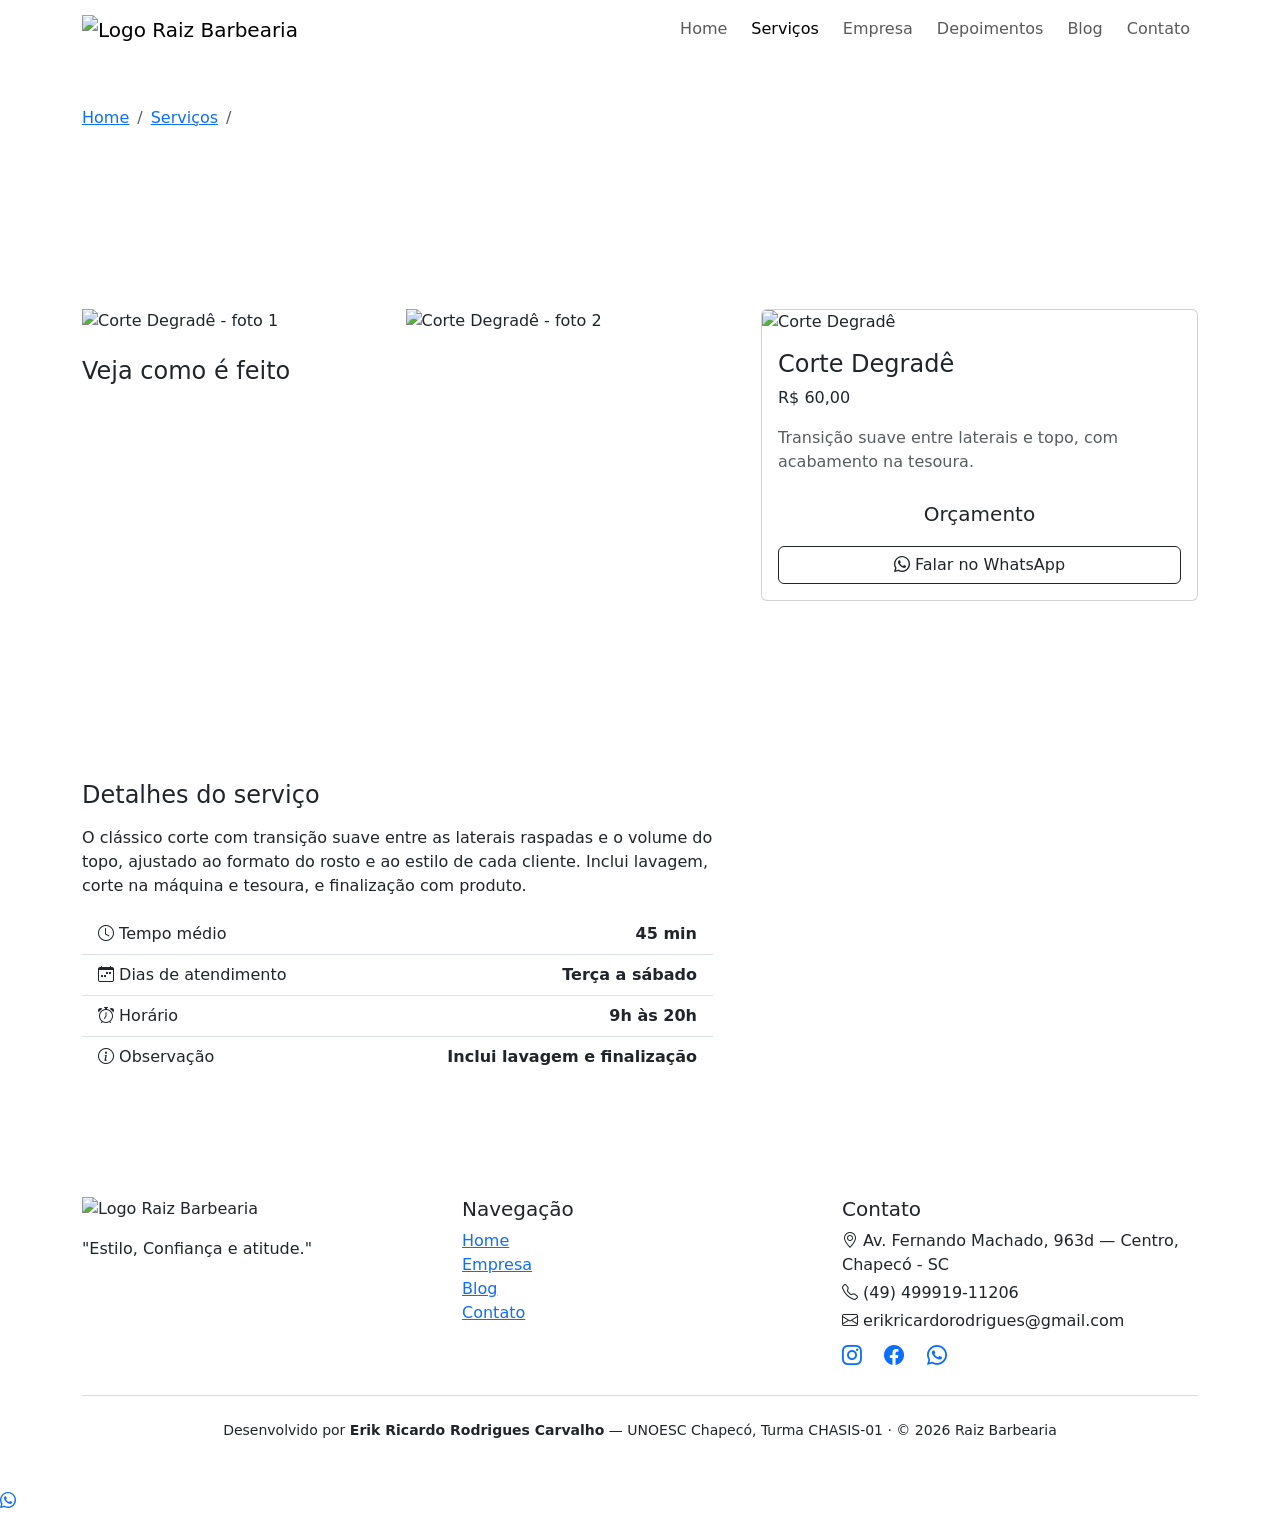
==== servico1.html @ 78dd8cb5 "Add files via upload" ====
<!DOCTYPE html>
<html lang="pt-BR">
<head>
<meta charset="UTF-8">
<meta name="viewport" content="width=device-width, initial-scale=1.0">
<title>Corte Degradê | Raiz Barbearia</title>

<link href="https://cdn.jsdelivr.net/npm/bootstrap@5.3.3/dist/css/bootstrap.min.css" rel="stylesheet">
<link rel="stylesheet" href="https://cdn.jsdelivr.net/npm/bootstrap-icons@1.11.3/font/bootstrap-icons.css">
<link rel="preconnect" href="https://fonts.googleapis.com">
<link href="https://fonts.googleapis.com/css2?family=Bebas+Neue&family=Jost:wght@400;500;600&display=swap" rel="stylesheet">
<link rel="stylesheet" href="css/style.css">
</head>
<body>

<!-- NAVBAR -->
<nav class="navbar navbar-expand-lg navbar-raiz sticky-top py-2">
  <div class="container">
    <a class="navbar-brand" href="index.html">
      <img src="img/image3.png" alt="Logo Raiz Barbearia">
    </a>
    <button class="navbar-toggler" type="button" data-bs-toggle="collapse" data-bs-target="#navMenu">
      <span class="navbar-toggler-icon"></span>
    </button>
    <div class="collapse navbar-collapse" id="navMenu">
      <ul class="navbar-nav ms-auto text-center gap-2">
        <li class="nav-item"><a class="nav-link" href="index.html#home">Home</a></li>
        <li class="nav-item"><a class="nav-link active" href="index.html#servicos">Serviços</a></li>
        <li class="nav-item"><a class="nav-link" href="empresa.html">Empresa</a></li>
        <li class="nav-item"><a class="nav-link" href="index.html#depoimentos">Depoimentos</a></li>
        <li class="nav-item"><a class="nav-link" href="blog.html">Blog</a></li>
        <li class="nav-item"><a class="nav-link" href="contato.html">Contato</a></li>
      </ul>
    </div>
  </div>
</nav>

<!-- HERO DO SERVIÇO -->
<div class="service-hero py-5">
  <div class="container">
    <nav aria-label="breadcrumb">
      <ol class="breadcrumb mb-2">
        <li class="breadcrumb-item"><a href="index.html" class="text-gold">Home</a></li>
        <li class="breadcrumb-item"><a href="index.html#servicos" class="text-gold">Serviços</a></li>
        <li class="breadcrumb-item active text-white" aria-current="page">Corte Degradê</li>
      </ol>
    </nav>
    <h1 class="text-white brand-font display-4">Corte Degradê</h1>
  </div>
</div>

<section class="py-5">
  <div class="container">
    <div class="row g-5">

      <!-- Fotos e vídeo -->
      <div class="col-lg-7">
        <div class="row g-3 mb-4">
          <div class="col-6">
            <img src="img/image7.jpeg" class="detail-thumb" alt="Corte Degradê - foto 1">
          </div>
          <div class="col-6">
            <img src="img/image14.jpeg" class="detail-thumb" alt="Corte Degradê - foto 2">
          </div>
        </div>

        <h2 class="h4 mb-3">Veja como é feito</h2>
        <div class="ratio ratio-16x9 ratio-video mb-4">
          <iframe src="https://www.youtube.com/embed/cRPNAFwGVEU" title="Vídeo sobre Corte Degradê" allowfullscreen></iframe>
        </div>

        <h2 class="h4 mb-3">Detalhes do serviço</h2>
        <p>O clássico corte com transição suave entre as laterais raspadas e o volume do topo, ajustado ao formato do rosto e ao estilo de cada cliente. Inclui lavagem, corte na máquina e tesoura, e finalização com produto.</p>
        <ul class="list-group list-group-flush mb-4">
          <li class="list-group-item d-flex justify-content-between"><span><i class="bi bi-clock text-navy"></i> Tempo médio</span> <strong>45 min</strong></li>
          <li class="list-group-item d-flex justify-content-between"><span><i class="bi bi-calendar-week"></i> Dias de atendimento</span> <strong>Terça a sábado</strong></li>
          <li class="list-group-item d-flex justify-content-between"><span><i class="bi bi-alarm"></i> Horário</span> <strong>9h às 20h</strong></li>
          <li class="list-group-item d-flex justify-content-between"><span><i class="bi bi-info-circle"></i> Observação</span> <strong>Inclui lavagem e finalização</strong></li>
        </ul>
      </div>

      <!-- Card lateral -->
      <div class="col-lg-5">
        <div class="card card-service">
          <img src="img/image7.jpeg" class="card-img-top" alt="Corte Degradê">
          <div class="card-body">
            <h3 class="h4">Corte Degradê</h3>
            <p class="price-tag mb-3">R$ 60,00</p>
            <p class="text-muted">Transição suave entre laterais e topo, com acabamento na tesoura.</p>
            <div class="d-grid gap-2">
              <a href="#" class="btn btn-gold btn-lg" data-bs-toggle="modal" data-bs-target="#orcamentoModal">Orçamento</a>
              <a href="https://wa.me/5549999911206" target="_blank" class="btn btn-outline-dark"><i class="bi bi-whatsapp"></i> Falar no WhatsApp</a>
            </div>
          </div>
        </div>
      </div>

    </div>
  </div>
</section>

<!-- MODAL ORÇAMENTO -->
<div class="modal fade" id="orcamentoModal" tabindex="-1" aria-labelledby="orcamentoModalLabel" aria-hidden="true">
  <div class="modal-dialog modal-lg modal-dialog-centered">
    <div class="modal-content">
      <div class="modal-header bg-navy">
        <h5 class="modal-title text-gold" id="orcamentoModalLabel">Solicitar orçamento — Corte Degradê</h5>
        <button type="button" class="btn-close btn-close-white" data-bs-dismiss="modal" aria-label="Fechar"></button>
      </div>
      <div class="modal-body">
        <form onsubmit="return false;">
          <div class="row g-3">
            <div class="col-md-6">
              <label class="form-label">Nome</label>
              <input type="text" class="form-control" placeholder="Seu nome completo" required>
            </div>
            <div class="col-md-6">
              <label class="form-label">E-mail</label>
              <input type="email" class="form-control" placeholder="voce@email.com" required>
            </div>
            <div class="col-md-6">
              <label class="form-label">Telefone</label>
              <input type="tel" class="form-control" placeholder="(49) 99999-9999" required>
            </div>
            <div class="col-md-6">
              <label class="form-label">Endereço</label>
              <input type="text" class="form-control" placeholder="Rua e número">
            </div>
            <div class="col-md-5">
              <label class="form-label">Cidade</label>
              <input type="text" class="form-control" placeholder="Chapecó">
            </div>
            <div class="col-md-3">
              <label class="form-label">UF</label>
              <input type="text" class="form-control" maxlength="2" placeholder="SC">
            </div>
            <div class="col-md-4">
              <label class="form-label">Data desejada</label>
              <input type="date" class="form-control">
            </div>
            <div class="col-12">
              <label class="form-label">Observações</label>
              <textarea class="form-control" rows="3" placeholder="Conte um pouco do que você procura"></textarea>
            </div>
          </div>
        </form>
      </div>
      <div class="modal-footer">
        <button type="button" class="btn btn-outline-secondary" data-bs-dismiss="modal">Cancelar</button>
        <button type="button" class="btn btn-gold" data-bs-dismiss="modal">Enviar solicitação</button>
      </div>
    </div>
  </div>
</div>

<!-- FOOTER -->
<footer class="site-footer py-5">
  <div class="container">
    <div class="row g-4">
      <div class="col-md-4">
        <img src="img/image1.png" alt="Logo Raiz Barbearia" style="height:70px;">
        <p class="mt-3 mb-0">"Estilo, Confiança e atitude."</p>
      </div>
      <div class="col-md-4">
        <h5 class="text-gold">Navegação</h5>
        <ul class="list-unstyled">
          <li><a href="index.html">Home</a></li>
          <li><a href="empresa.html">Empresa</a></li>
          <li><a href="blog.html">Blog</a></li>
          <li><a href="contato.html">Contato</a></li>
        </ul>
      </div>
      <div class="col-md-4">
        <h5 class="text-gold">Contato</h5>
        <p class="mb-1"><i class="bi bi-geo-alt"></i> Av. Fernando Machado, 963d — Centro, Chapecó - SC</p>
        <p class="mb-1"><i class="bi bi-telephone"></i> (49) 499919-11206</p>
        <p class="mb-1"><i class="bi bi-envelope"></i> erikricardorodrigues@gmail.com</p>
        <div class="mt-2 fs-5">
          <a href="#" class="me-3"><i class="bi bi-instagram"></i></a>
          <a href="#" class="me-3"><i class="bi bi-facebook"></i></a>
          <a href="https://wa.me/5549999911206" target="_blank"><i class="bi bi-whatsapp"></i></a>
        </div>
      </div>
    </div>
    <hr class="border-secondary my-4">
    <p class="text-center mb-0 small">Desenvolvido por <strong>Erik Ricardo Rodrigues Carvalho</strong> — UNOESC Chapecó, Turma CHASIS-01 &middot; &copy; 2026 Raiz Barbearia</p>
  </div>
</footer>

<a href="https://wa.me/5549999911206" target="_blank" class="whatsapp-float"><i class="bi bi-whatsapp"></i></a>

<script src="https://cdn.jsdelivr.net/npm/bootstrap@5.3.3/dist/js/bootstrap.bundle.min.js"></script>
</body>
</html>
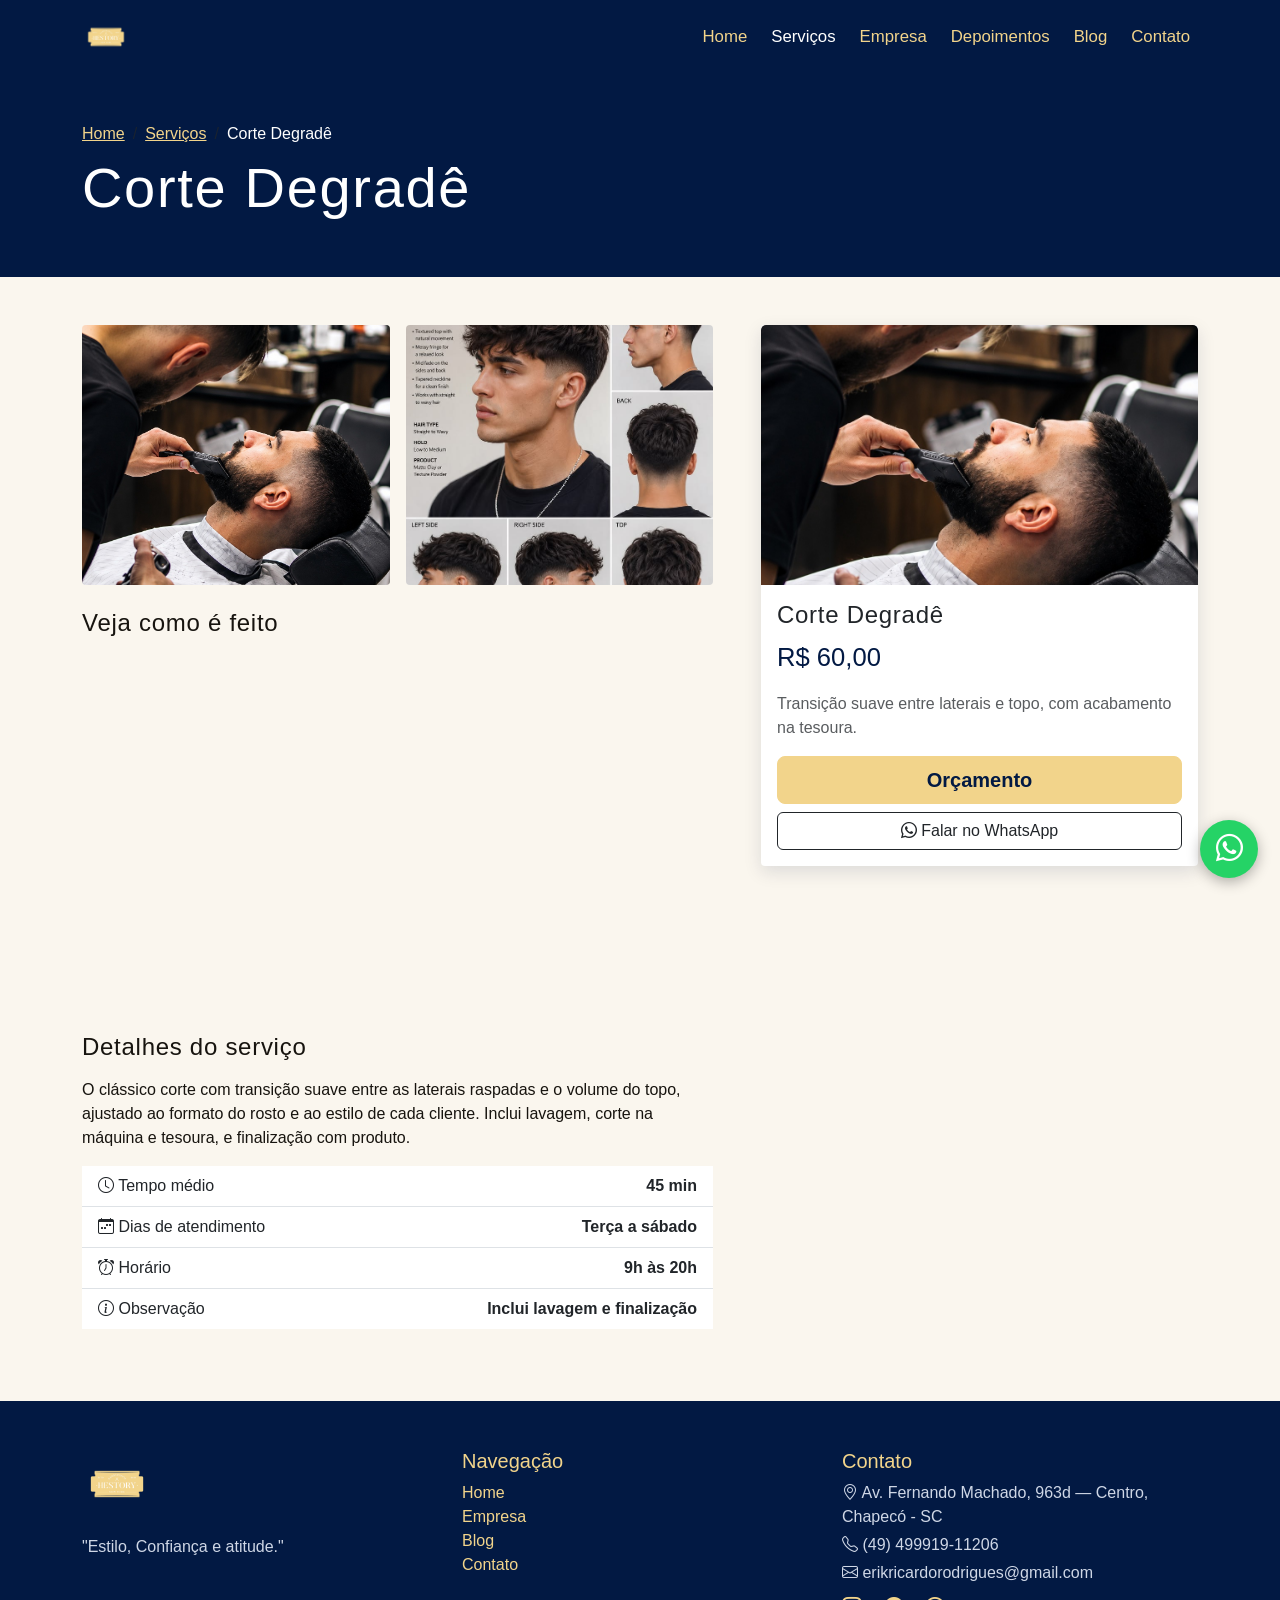
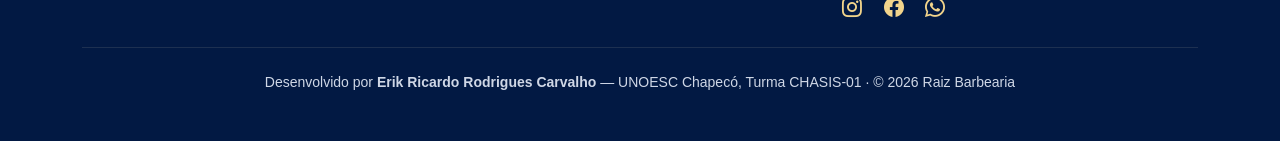
==== commit f575833b: "fix: forms submit" ====
--- a/servico1.html
+++ b/servico1.html
@@ -108,46 +108,47 @@
         <button type="button" class="btn-close btn-close-white" data-bs-dismiss="modal" aria-label="Fechar"></button>
       </div>
       <div class="modal-body">
-        <form onsubmit="return false;">
+        <form id="formOrcamento" data-servico="Corte Degradê" method="post" action="php/contato_salvar.php">
           <div class="row g-3">
             <div class="col-md-6">
-              <label class="form-label">Nome</label>
-              <input type="text" class="form-control" placeholder="Seu nome completo" required>
+              <label class="form-label" for="orcNome">Nome</label>
+              <input type="text" class="form-control" id="orcNome" name="nome" placeholder="Seu nome completo" required>
             </div>
             <div class="col-md-6">
-              <label class="form-label">E-mail</label>
-              <input type="email" class="form-control" placeholder="voce@email.com" required>
+              <label class="form-label" for="orcEmail">E-mail</label>
+              <input type="email" class="form-control" id="orcEmail" name="email" placeholder="voce@email.com" required>
             </div>
             <div class="col-md-6">
-              <label class="form-label">Telefone</label>
-              <input type="tel" class="form-control" placeholder="(49) 99999-9999" required>
+              <label class="form-label" for="orcTelefone">Telefone</label>
+              <input type="tel" class="form-control" id="orcTelefone" name="telefone" placeholder="(49) 99999-9999" required>
             </div>
             <div class="col-md-6">
-              <label class="form-label">Endereço</label>
-              <input type="text" class="form-control" placeholder="Rua e número">
+              <label class="form-label" for="orcEndereco">Endereço</label>
+              <input type="text" class="form-control" id="orcEndereco" name="endereco" placeholder="Rua e número">
             </div>
             <div class="col-md-5">
-              <label class="form-label">Cidade</label>
-              <input type="text" class="form-control" placeholder="Chapecó">
+              <label class="form-label" for="orcCidade">Cidade</label>
+              <input type="text" class="form-control" id="orcCidade" name="cidade" placeholder="Chapecó">
             </div>
             <div class="col-md-3">
-              <label class="form-label">UF</label>
-              <input type="text" class="form-control" maxlength="2" placeholder="SC">
+              <label class="form-label" for="orcUf">UF</label>
+              <input type="text" class="form-control" id="orcUf" name="uf" maxlength="2" placeholder="SC">
             </div>
             <div class="col-md-4">
-              <label class="form-label">Data desejada</label>
-              <input type="date" class="form-control">
+              <label class="form-label" for="orcData">Data desejada</label>
+              <input type="date" class="form-control" id="orcData" name="data">
             </div>
             <div class="col-12">
-              <label class="form-label">Observações</label>
-              <textarea class="form-control" rows="3" placeholder="Conte um pouco do que você procura"></textarea>
+              <label class="form-label" for="orcObservacoes">Observações</label>
+              <textarea class="form-control" id="orcObservacoes" name="observacoes" rows="3" placeholder="Conte um pouco do que você procura"></textarea>
             </div>
           </div>
+          <div id="formOrcamentoFeedback" class="alert mt-3 d-none" role="alert"></div>
         </form>
       </div>
       <div class="modal-footer">
         <button type="button" class="btn btn-outline-secondary" data-bs-dismiss="modal">Cancelar</button>
-        <button type="button" class="btn btn-gold" data-bs-dismiss="modal">Enviar solicitação</button>
+        <button type="submit" form="formOrcamento" id="btnEnviarOrcamento" class="btn btn-gold">Enviar solicitação</button>
       </div>
     </div>
   </div>
@@ -190,5 +191,6 @@
 <a href="https://wa.me/5549999911206" target="_blank" class="whatsapp-float"><i class="bi bi-whatsapp"></i></a>
 
 <script src="https://cdn.jsdelivr.net/npm/bootstrap@5.3.3/dist/js/bootstrap.bundle.min.js"></script>
+<script src="js/forms.js"></script>
 </body>
 </html>
--- a/css/style.css
+++ b/css/style.css
@@ -0,0 +1,258 @@
+:root {
+  --raiz-navy: #021943;
+  --raiz-navy-light: #0a2a63;
+  --raiz-gold: #f2d48b;
+  --raiz-gold-dark: #d9b563;
+  --raiz-cream: #faf6ee;
+  --raiz-ink: #17140f;
+}
+
+body {
+  font-family: 'Jost', sans-serif;
+  color: var(--raiz-ink);
+  background-color: var(--raiz-cream);
+}
+
+h1, h2, h3, h4, .brand-font {
+  font-family: 'Bebas Neue', sans-serif;
+  letter-spacing: 0.03em;
+}
+
+.navbar-raiz {
+  background-color: var(--raiz-navy);
+}
+
+.navbar-raiz .navbar-brand img {
+  height: 48px;
+}
+
+.navbar-raiz .nav-link {
+  color: var(--raiz-gold) !important;
+  font-size: 1.05rem;
+}
+
+.navbar-raiz .nav-link:hover,
+.navbar-raiz .nav-link.active {
+  color: #fff !important;
+}
+
+.btn-gold {
+  background-color: var(--raiz-gold);
+  border-color: var(--raiz-gold);
+  color: var(--raiz-navy);
+  font-weight: 600;
+}
+
+.btn-gold:hover {
+  background-color: var(--raiz-gold-dark);
+  border-color: var(--raiz-gold-dark);
+  color: var(--raiz-navy);
+}
+
+.btn-outline-gold {
+  border-color: var(--raiz-gold);
+  color: var(--raiz-gold);
+}
+
+.btn-outline-gold:hover {
+  background-color: var(--raiz-gold);
+  color: var(--raiz-navy);
+}
+
+.bg-navy {
+  background-color: var(--raiz-navy);
+}
+
+.text-gold {
+  color: var(--raiz-gold);
+}
+
+.text-gold-dark {
+  color: var(--raiz-gold-dark);
+}
+
+.section-title {
+  font-size: 2.4rem;
+  color: var(--raiz-navy);
+  margin-bottom: 0.25rem;
+}
+
+.section-kicker {
+  color: var(--raiz-gold-dark);
+  font-family: 'Bebas Neue', sans-serif;
+  letter-spacing: 0.08em;
+  font-size: 1.05rem;
+}
+
+/* Hero / Carousel */
+.hero-carousel .carousel-item {
+  height: 78vh;
+  min-height: 420px;
+  background-size: cover;
+  background-position: center;
+}
+
+.hero-carousel .carousel-item::after {
+  content: "";
+  position: absolute;
+  inset: 0;
+  background: linear-gradient(180deg, rgba(2,25,67,.55) 0%, rgba(2,25,67,.75) 100%);
+}
+
+.hero-carousel .carousel-caption {
+  z-index: 2;
+  bottom: 12%;
+}
+
+.hero-carousel .carousel-caption h1 {
+  font-size: 3.4rem;
+}
+
+/* Service cards */
+.card-service {
+  border: none;
+  border-radius: 4px;
+  overflow: hidden;
+  box-shadow: 0 6px 18px rgba(2,25,67,.12);
+  transition: transform .2s ease;
+}
+
+.card-service:hover {
+  transform: translateY(-6px);
+}
+
+.card-service img {
+  height: 260px;
+  object-fit: cover;
+}
+
+.price-tag {
+  color: var(--raiz-navy);
+  font-family: 'Bebas Neue', sans-serif;
+  font-size: 1.6rem;
+}
+
+/* Team cards */
+.card-team img {
+  height: 320px;
+  object-fit: cover;
+  object-position: top;
+}
+
+/* Testimonials */
+.testimonial-card {
+  background: #fff;
+  border-left: 4px solid var(--raiz-gold);
+  border-radius: 2px;
+  padding: 1.5rem;
+  height: 100%;
+}
+
+.testimonial-avatar {
+  width: 56px;
+  height: 56px;
+  object-fit: cover;
+  border-radius: 50%;
+}
+
+.testimonial-avatar-fallback {
+  width: 56px;
+  height: 56px;
+  border-radius: 50%;
+  background: var(--raiz-navy);
+  color: var(--raiz-gold);
+  display: flex;
+  align-items: center;
+  justify-content: center;
+  font-family: 'Bebas Neue', sans-serif;
+  font-size: 1.3rem;
+}
+
+/* Footer */
+footer.site-footer {
+  background-color: var(--raiz-navy);
+  color: #cfd7e6;
+}
+
+footer.site-footer a {
+  color: var(--raiz-gold);
+  text-decoration: none;
+}
+
+footer.site-footer a:hover {
+  color: #fff;
+}
+
+/* WhatsApp floating button */
+.whatsapp-float {
+  position: fixed;
+  right: 22px;
+  bottom: 22px;
+  background-color: #25D366;
+  color: #fff;
+  width: 58px;
+  height: 58px;
+  border-radius: 50%;
+  display: flex;
+  align-items: center;
+  justify-content: center;
+  font-size: 1.7rem;
+  box-shadow: 0 4px 14px rgba(0,0,0,.3);
+  z-index: 999;
+}
+
+.whatsapp-float:hover {
+  color: #fff;
+  transform: scale(1.06);
+}
+
+/* Service detail page */
+.service-hero {
+  background-color: var(--raiz-navy);
+}
+
+.detail-thumb {
+  border-radius: 4px;
+  height: 260px;
+  object-fit: cover;
+  width: 100%;
+}
+
+.ratio-video {
+  border-radius: 4px;
+  overflow: hidden;
+}
+
+/* Map / accordion tweaks */
+.accordion-button:not(.collapsed) {
+  background-color: var(--raiz-navy);
+  color: var(--raiz-gold);
+}
+
+.accordion-button:focus {
+  box-shadow: none;
+}
+
+@media (max-width: 767px) {
+  .hero-carousel .carousel-caption h1 {
+    font-size: 2.1rem;
+  }
+  .hero-carousel .carousel-item {
+    height: 62vh;
+  }
+}
+.accordion-button:focus {
+  box-shadow: none;
+}
+.map-embed {
+  border-radius: 4px;
+  overflow: hidden;
+  height: 380px;
+  box-shadow: 0 6px 18px rgba(2,25,67,.12);
+}
+
+.map-embed-sm {
+  border-radius: 4px;
+  overflow: hidden;
+  height: 260px;
+}
